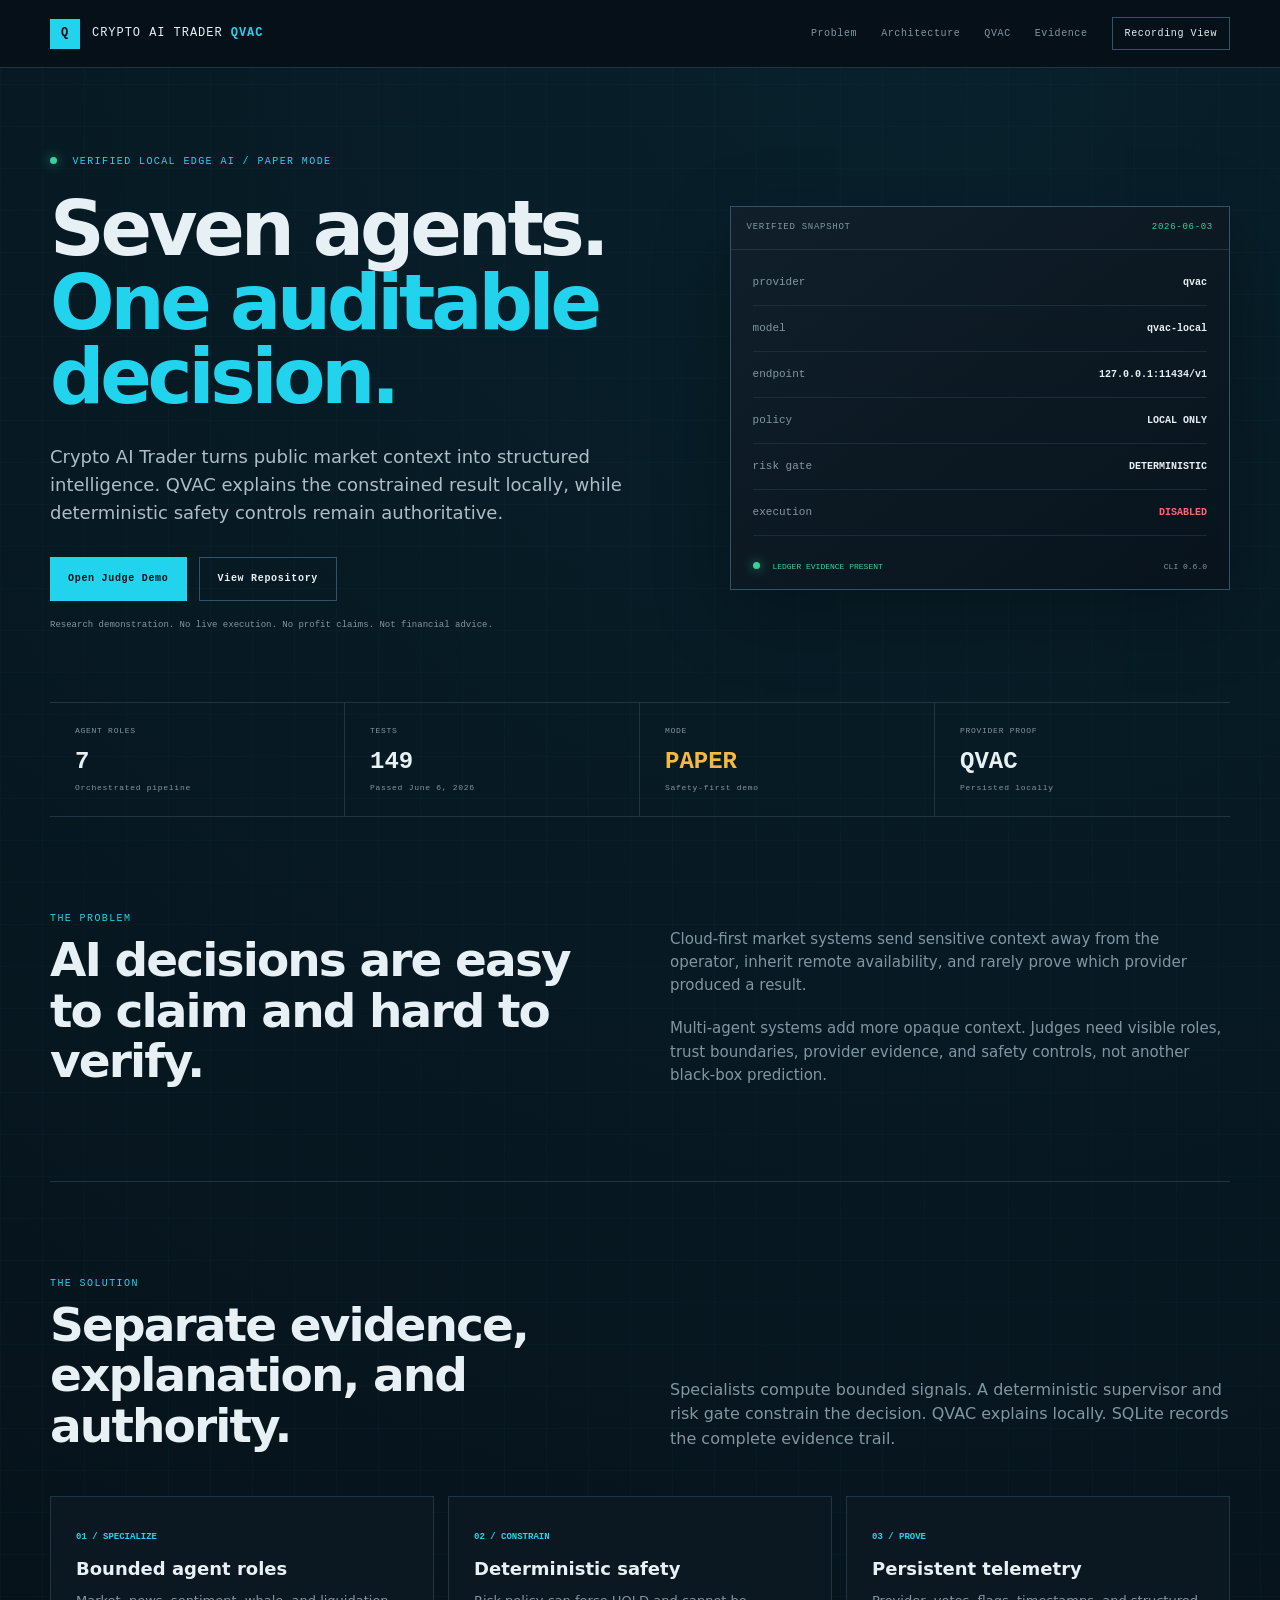
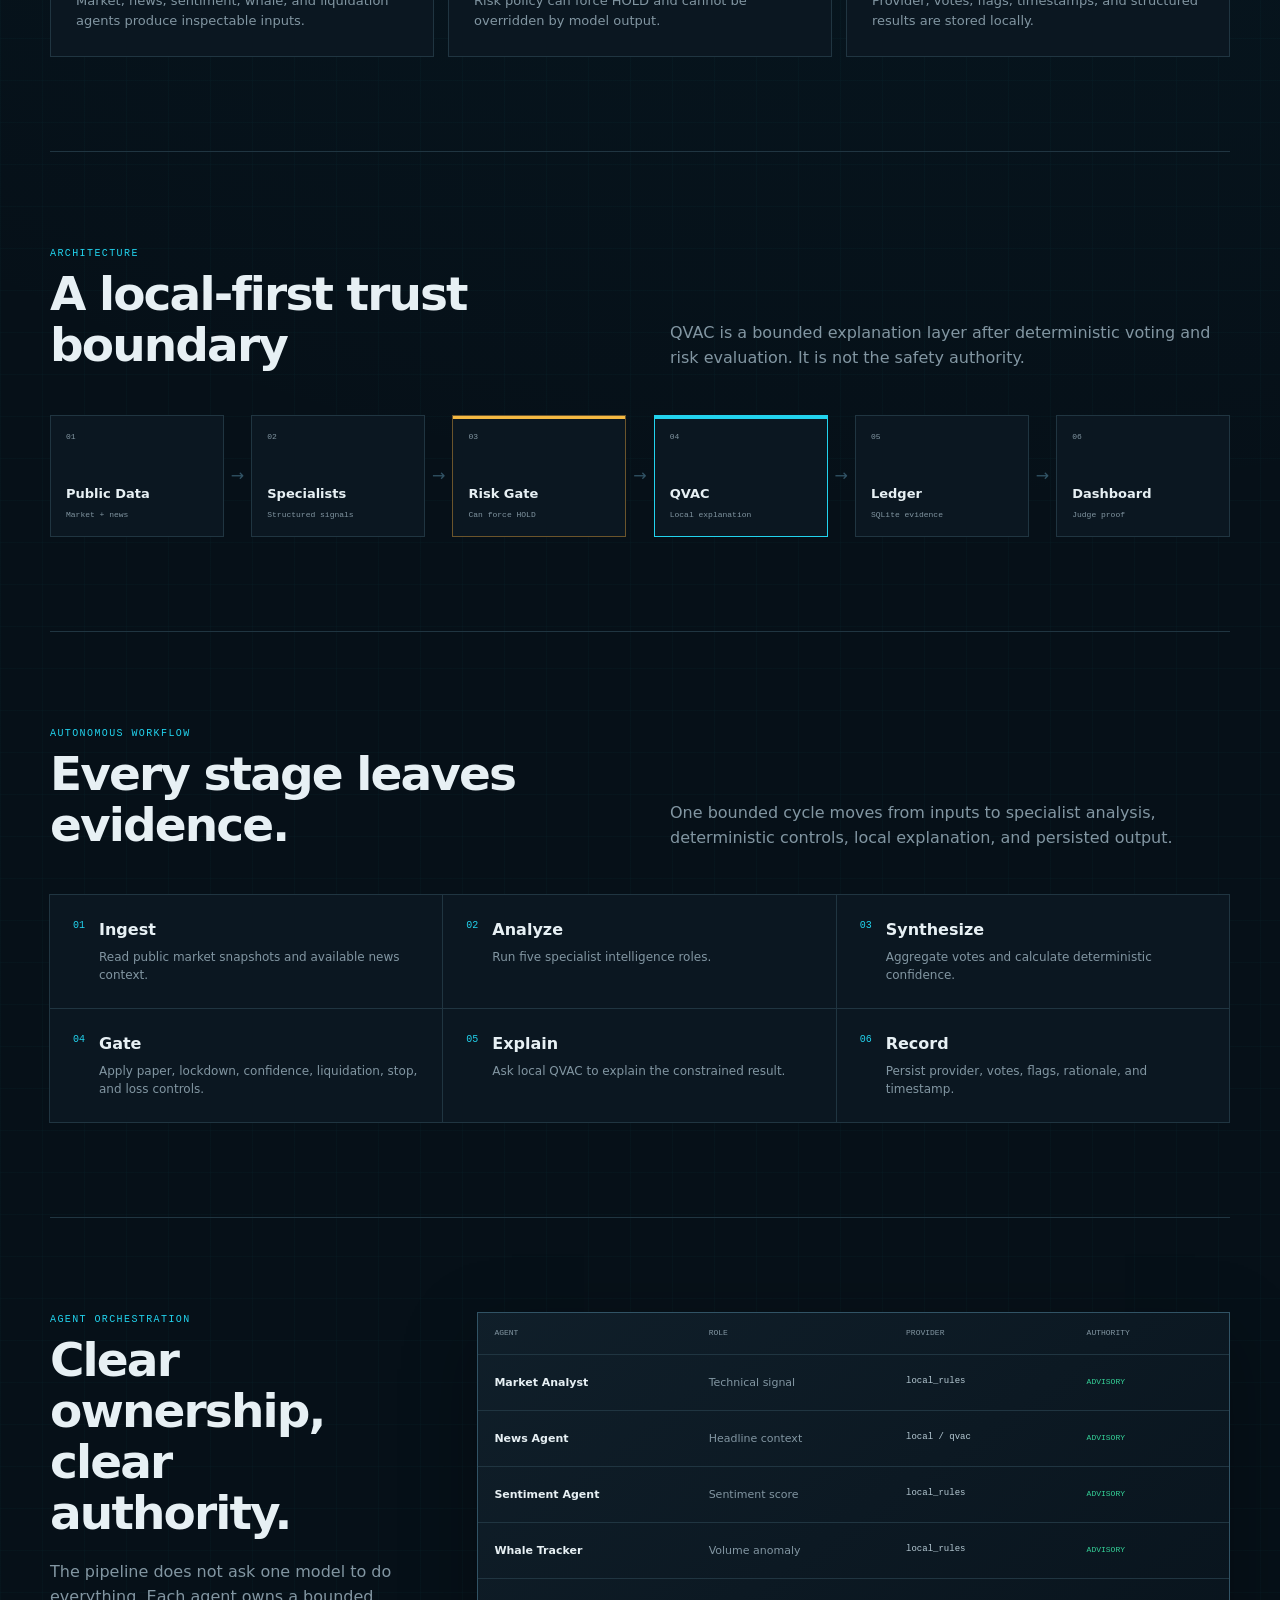
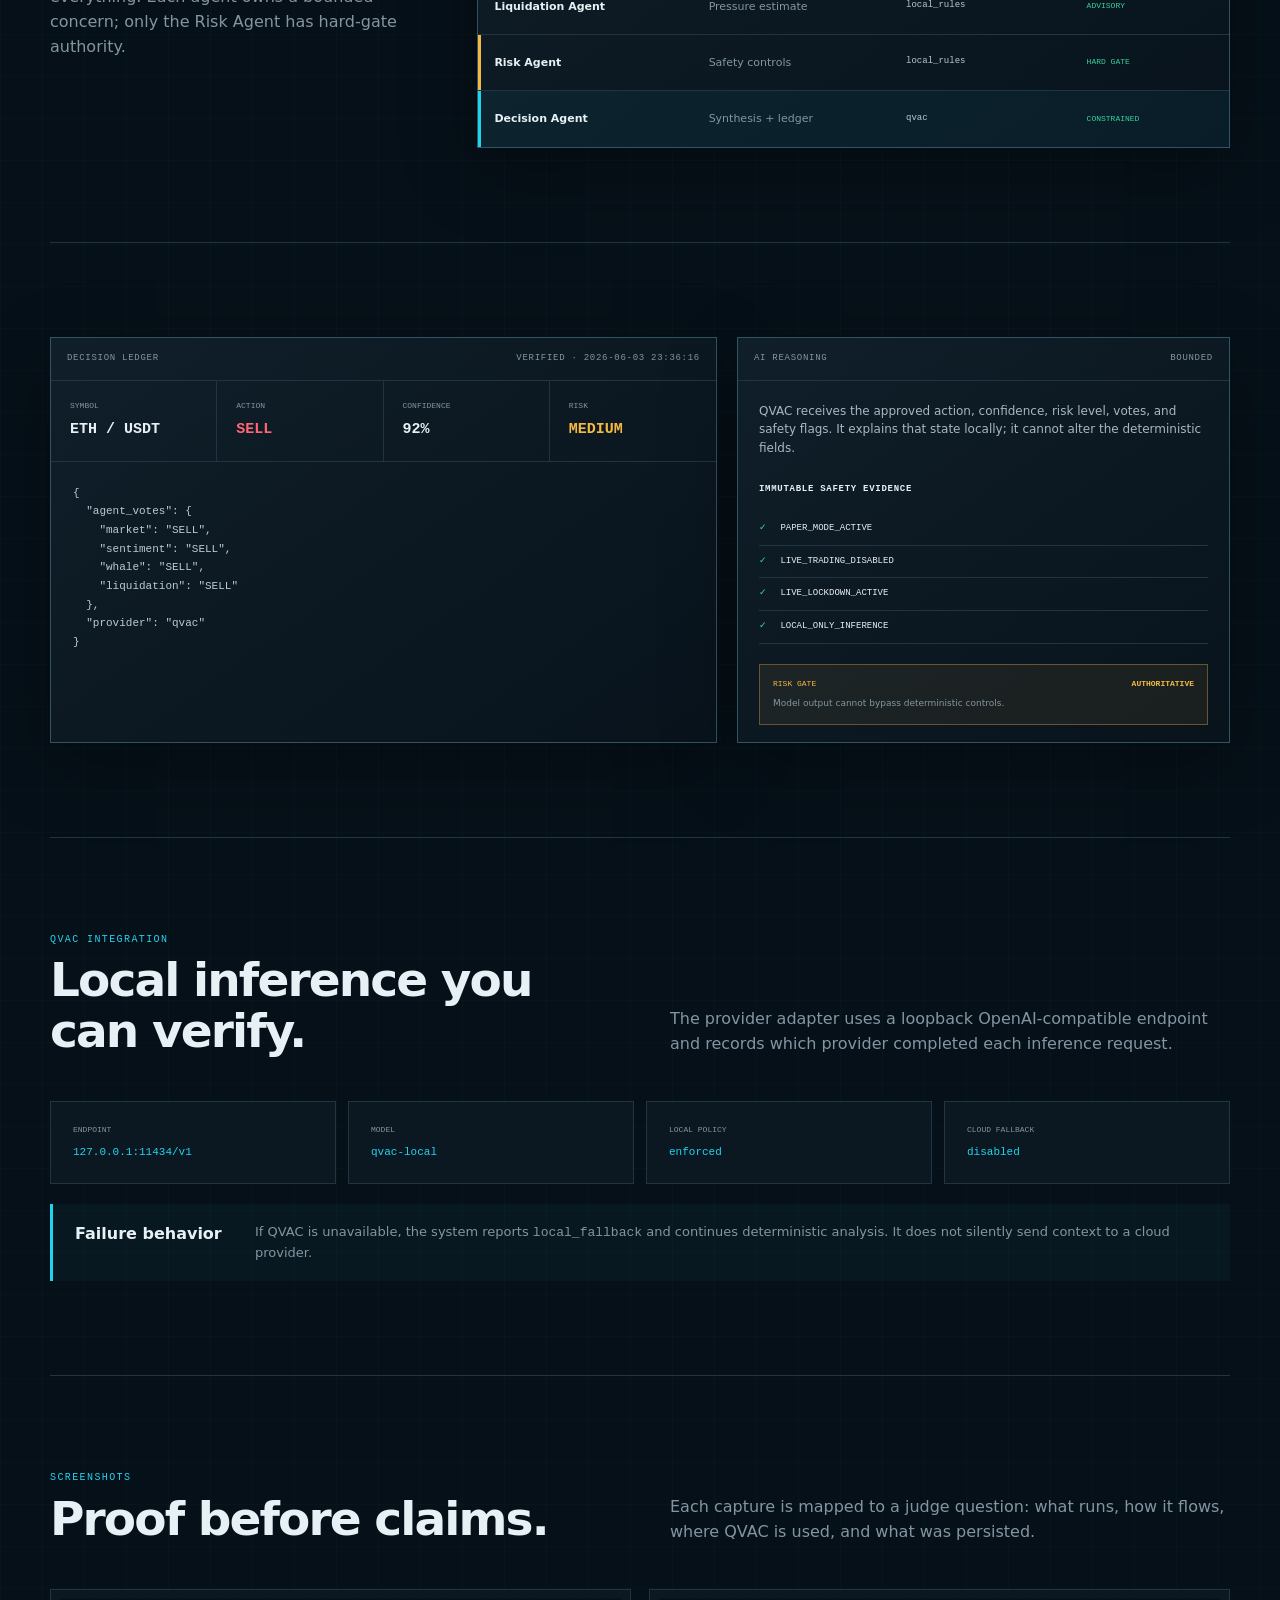
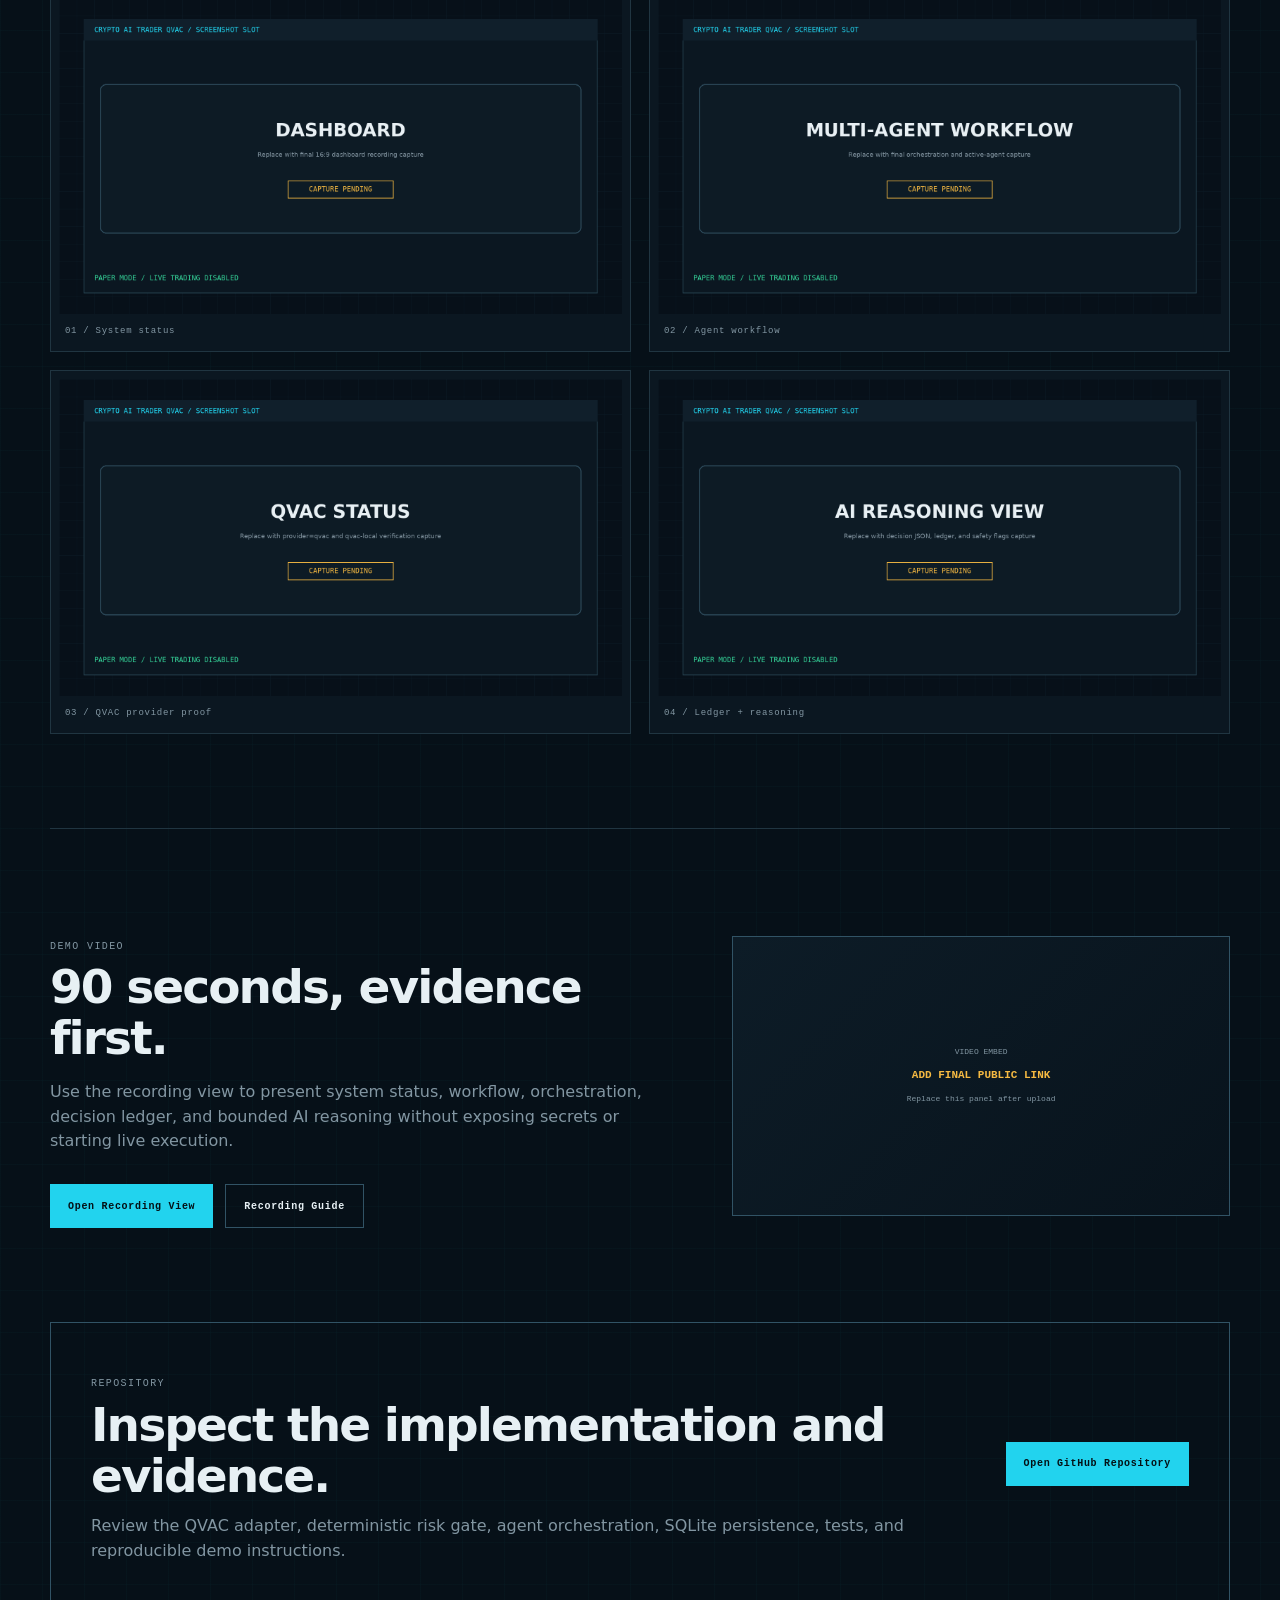
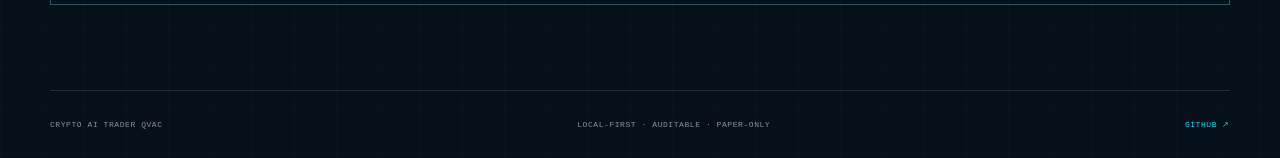
==== docs/index.html @ 37eab1db "Publish GitHub Pages showcase" ====
<!doctype html>
<html lang="en">
<head>
  <meta charset="utf-8">
  <meta name="viewport" content="width=device-width, initial-scale=1">
  <meta name="description" content="Crypto AI Trader QVAC is local-first multi-agent market intelligence with deterministic safety and an auditable decision ledger.">
  <meta name="theme-color" content="#071019">
  <meta property="og:title" content="Crypto AI Trader QVAC">
  <meta property="og:description" content="Seven agents. Local QVAC explanation. Deterministic safety. Verifiable evidence.">
  <meta property="og:image" content="https://asroryandesfar-art.github.io/crypto-ai-trader/assets/hackathon-thumbnail.png">
  <meta name="twitter:card" content="summary_large_image">
  <title>Crypto AI Trader QVAC | Judge Showcase</title>
  <link rel="stylesheet" href="styles.css">
</head>
<body>
  <header class="topbar">
    <a class="brand" href="#top"><span class="brand-mark">Q</span><span>CRYPTO AI TRADER <strong>QVAC</strong></span></a>
    <nav aria-label="Primary"><a href="#problem">Problem</a><a href="#architecture">Architecture</a><a href="#qvac">QVAC</a><a href="#evidence">Evidence</a><a class="nav-cta" href="demo.html">Recording View</a></nav>
  </header>

  <main id="top">
    <section class="hero shell">
      <div class="hero-copy">
        <p class="eyebrow"><span class="status-dot"></span> VERIFIED LOCAL EDGE AI / PAPER MODE</p>
        <h1>Seven agents.<br><span>One auditable decision.</span></h1>
        <p class="hero-text">Crypto AI Trader turns public market context into structured intelligence. QVAC explains the constrained result locally, while deterministic safety controls remain authoritative.</p>
        <div class="hero-actions"><a class="button primary" href="demo.html">Open Judge Demo</a><a class="button secondary" href="https://github.com/asroryandesfar-art/crypto-ai-trader">View Repository</a></div>
        <p class="disclaimer">Research demonstration. No live execution. No profit claims. Not financial advice.</p>
      </div>
      <aside class="terminal-card">
        <div class="panel-header"><span>VERIFIED SNAPSHOT</span><span class="live-label">2026-06-03</span></div>
        <div class="terminal-lines">
          <div><span>provider</span><strong>qvac</strong></div><div><span>model</span><strong>qvac-local</strong></div>
          <div><span>endpoint</span><strong>127.0.0.1:11434/v1</strong></div><div><span>policy</span><strong>LOCAL ONLY</strong></div>
          <div><span>risk gate</span><strong>DETERMINISTIC</strong></div><div><span>execution</span><strong class="red">DISABLED</strong></div>
        </div>
        <div class="terminal-foot"><span><i class="status-dot"></i> LEDGER EVIDENCE PRESENT</span><span>CLI 0.6.0</span></div>
      </aside>
    </section>

    <section class="metrics shell"><article><span>AGENT ROLES</span><strong>7</strong><small>Orchestrated pipeline</small></article><article><span>TESTS</span><strong>149</strong><small>Passed June 6, 2026</small></article><article><span>MODE</span><strong class="amber">PAPER</strong><small>Safety-first demo</small></article><article><span>PROVIDER PROOF</span><strong>QVAC</strong><small>Persisted locally</small></article></section>

    <section id="problem" class="section shell split">
      <div><p class="kicker">THE PROBLEM</p><h2>AI decisions are easy to claim and hard to verify.</h2></div>
      <div class="copy-grid"><p>Cloud-first market systems send sensitive context away from the operator, inherit remote availability, and rarely prove which provider produced a result.</p><p>Multi-agent systems add more opaque context. Judges need visible roles, trust boundaries, provider evidence, and safety controls, not another black-box prediction.</p></div>
    </section>

    <section id="solution" class="section shell">
      <div class="section-heading"><div><p class="kicker">THE SOLUTION</p><h2>Separate evidence, explanation, and authority.</h2></div><p>Specialists compute bounded signals. A deterministic supervisor and risk gate constrain the decision. QVAC explains locally. SQLite records the complete evidence trail.</p></div>
      <div class="principles"><article><b>01 / SPECIALIZE</b><h3>Bounded agent roles</h3><p>Market, news, sentiment, whale, and liquidation agents produce inspectable inputs.</p></article><article><b>02 / CONSTRAIN</b><h3>Deterministic safety</h3><p>Risk policy can force HOLD and cannot be overridden by model output.</p></article><article><b>03 / PROVE</b><h3>Persistent telemetry</h3><p>Provider, votes, flags, timestamps, and structured results are stored locally.</p></article></div>
    </section>

    <section id="architecture" class="section shell">
      <div class="section-heading"><div><p class="kicker">ARCHITECTURE</p><h2>A local-first trust boundary</h2></div><p>QVAC is a bounded explanation layer after deterministic voting and risk evaluation. It is not the safety authority.</p></div>
      <div class="pipeline"><div class="node"><span>01</span><b>Public Data</b><small>Market + news</small></div><div class="arrow">→</div><div class="node"><span>02</span><b>Specialists</b><small>Structured signals</small></div><div class="arrow">→</div><div class="node warning"><span>03</span><b>Risk Gate</b><small>Can force HOLD</small></div><div class="arrow">→</div><div class="node accent"><span>04</span><b>QVAC</b><small>Local explanation</small></div><div class="arrow">→</div><div class="node"><span>05</span><b>Ledger</b><small>SQLite evidence</small></div><div class="arrow">→</div><div class="node"><span>06</span><b>Dashboard</b><small>Judge proof</small></div></div>
    </section>

    <section id="workflow" class="section shell">
      <div class="section-heading"><div><p class="kicker">AUTONOMOUS WORKFLOW</p><h2>Every stage leaves evidence.</h2></div><p>One bounded cycle moves from inputs to specialist analysis, deterministic controls, local explanation, and persisted output.</p></div>
      <ol class="workflow"><li><span>01</span><div><b>Ingest</b><small>Read public market snapshots and available news context.</small></div></li><li><span>02</span><div><b>Analyze</b><small>Run five specialist intelligence roles.</small></div></li><li><span>03</span><div><b>Synthesize</b><small>Aggregate votes and calculate deterministic confidence.</small></div></li><li><span>04</span><div><b>Gate</b><small>Apply paper, lockdown, confidence, liquidation, stop, and loss controls.</small></div></li><li><span>05</span><div><b>Explain</b><small>Ask local QVAC to explain the constrained result.</small></div></li><li><span>06</span><div><b>Record</b><small>Persist provider, votes, flags, rationale, and timestamp.</small></div></li></ol>
    </section>

    <section id="agents" class="section shell grid-section">
      <div><p class="kicker">AGENT ORCHESTRATION</p><h2>Clear ownership, clear authority.</h2><p class="section-copy">The pipeline does not ask one model to do everything. Each agent owns a bounded concern; only the Risk Agent has hard-gate authority.</p></div>
      <div class="data-panel"><div class="table-row table-head"><span>AGENT</span><span>ROLE</span><span>PROVIDER</span><span>AUTHORITY</span></div><div class="table-row"><b>Market Analyst</b><span>Technical signal</span><code>local_rules</code><i>ADVISORY</i></div><div class="table-row"><b>News Agent</b><span>Headline context</span><code>local / qvac</code><i>ADVISORY</i></div><div class="table-row"><b>Sentiment Agent</b><span>Sentiment score</span><code>local_rules</code><i>ADVISORY</i></div><div class="table-row"><b>Whale Tracker</b><span>Volume anomaly</span><code>local_rules</code><i>ADVISORY</i></div><div class="table-row"><b>Liquidation Agent</b><span>Pressure estimate</span><code>local_rules</code><i>ADVISORY</i></div><div class="table-row warning-row"><b>Risk Agent</b><span>Safety controls</span><code>local_rules</code><i>HARD GATE</i></div><div class="table-row highlight"><b>Decision Agent</b><span>Synthesis + ledger</span><code>qvac</code><i>CONSTRAINED</i></div></div>
    </section>

    <section id="ledger" class="section shell ledger-grid">
      <div class="data-panel decision-panel"><div class="panel-header"><span>DECISION LEDGER</span><span>VERIFIED · 2026-06-03 23:36:16</span></div><div class="decision-summary"><div><small>SYMBOL</small><strong>ETH / USDT</strong></div><div><small>ACTION</small><strong class="red">SELL</strong></div><div><small>CONFIDENCE</small><strong>92%</strong></div><div><small>RISK</small><strong class="amber">MEDIUM</strong></div></div><pre><code>{
  "agent_votes": {
    "market": "SELL",
    "sentiment": "SELL",
    "whale": "SELL",
    "liquidation": "SELL"
  },
  "provider": "qvac"
}</code></pre></div>
      <div class="data-panel reasoning-panel"><div class="panel-header"><span>AI REASONING</span><span>BOUNDED</span></div><p>QVAC receives the approved action, confidence, risk level, votes, and safety flags. It explains that state locally; it cannot alter the deterministic fields.</p><h3>Immutable safety evidence</h3><ul class="flag-list"><li><span>✓</span> PAPER_MODE_ACTIVE</li><li><span>✓</span> LIVE_TRADING_DISABLED</li><li><span>✓</span> LIVE_LOCKDOWN_ACTIVE</li><li><span>✓</span> LOCAL_ONLY_INFERENCE</li></ul><div class="safety-banner"><span>RISK GATE</span><strong>AUTHORITATIVE</strong><small>Model output cannot bypass deterministic controls.</small></div></div>
    </section>

    <section id="qvac" class="section shell">
      <div class="section-heading"><div><p class="kicker">QVAC INTEGRATION</p><h2>Local inference you can verify.</h2></div><p>The provider adapter uses a loopback OpenAI-compatible endpoint and records which provider completed each inference request.</p></div>
      <div class="qvac-grid"><article><small>ENDPOINT</small><code>127.0.0.1:11434/v1</code></article><article><small>MODEL</small><code>qvac-local</code></article><article><small>LOCAL POLICY</small><code>enforced</code></article><article><small>CLOUD FALLBACK</small><code>disabled</code></article></div>
      <div class="proof-box"><b>Failure behavior</b><p>If QVAC is unavailable, the system reports <code>local_fallback</code> and continues deterministic analysis. It does not silently send context to a cloud provider.</p></div>
    </section>

    <section id="evidence" class="section shell">
      <div class="section-heading"><div><p class="kicker">SCREENSHOTS</p><h2>Proof before claims.</h2></div><p>Each capture is mapped to a judge question: what runs, how it flows, where QVAC is used, and what was persisted.</p></div>
      <div class="gallery"><figure><img src="screenshots/dashboard.png" alt="System status dashboard"><figcaption>01 / System status</figcaption></figure><figure><img src="screenshots/workflow.png" alt="Autonomous workflow"><figcaption>02 / Agent workflow</figcaption></figure><figure><img src="screenshots/qvac-status.png" alt="QVAC provider status"><figcaption>03 / QVAC provider proof</figcaption></figure><figure><img src="screenshots/reasoning-view.png" alt="Decision ledger and reasoning"><figcaption>04 / Ledger + reasoning</figcaption></figure></div>
    </section>

    <section id="demo-video" class="section shell video-section"><div><p class="kicker">DEMO VIDEO</p><h2>90 seconds, evidence first.</h2><p>Use the recording view to present system status, workflow, orchestration, decision ledger, and bounded AI reasoning without exposing secrets or starting live execution.</p><div class="hero-actions"><a class="button primary" href="demo.html">Open Recording View</a><a class="button secondary" href="https://github.com/asroryandesfar-art/crypto-ai-trader/blob/main/DEMO_RECORDING_GUIDE.md">Recording Guide</a></div></div><div class="video-placeholder"><span>VIDEO EMBED</span><strong>ADD FINAL PUBLIC LINK</strong><small>Replace this panel after upload</small></div></section>

    <section class="cta shell"><div><p class="kicker">REPOSITORY</p><h2>Inspect the implementation and evidence.</h2><p>Review the QVAC adapter, deterministic risk gate, agent orchestration, SQLite persistence, tests, and reproducible demo instructions.</p></div><a class="button primary" href="https://github.com/asroryandesfar-art/crypto-ai-trader">Open GitHub Repository</a></section>
  </main>
  <footer class="shell"><span>CRYPTO AI TRADER QVAC</span><span>LOCAL-FIRST · AUDITABLE · PAPER-ONLY</span><a href="https://github.com/asroryandesfar-art/crypto-ai-trader">GITHUB ↗</a></footer>
</body>
</html>
---- docs/styles.css ----
:root{color-scheme:dark;--bg:#061018;--panel:#0b1721;--panel2:#101f2b;--line:#203541;--line2:#315365;--text:#e7f0f4;--muted:#8296a2;--cyan:#22d3ee;--green:#35d399;--amber:#f5b942;--red:#ff6675;--blue:#8da2fb;--mono:"SFMono-Regular",Consolas,"Liberation Mono",monospace;--sans:Inter,ui-sans-serif,system-ui,-apple-system,BlinkMacSystemFont,"Segoe UI",sans-serif}*{box-sizing:border-box}html{scroll-behavior:smooth}body{margin:0;background:linear-gradient(rgba(34,211,238,.025) 1px,transparent 1px),linear-gradient(90deg,rgba(34,211,238,.025) 1px,transparent 1px),radial-gradient(circle at 72% 0,rgba(17,122,148,.16),transparent 32%),var(--bg);background-size:42px 42px,42px 42px,auto,auto;color:var(--text);font-family:var(--sans);line-height:1.55}a{color:inherit;text-decoration:none}.shell{width:min(1180px,calc(100% - 40px));margin:auto}.topbar{align-items:center;backdrop-filter:blur(16px);background:rgba(6,16,24,.92);border-bottom:1px solid var(--line);display:flex;height:68px;justify-content:space-between;padding:0 max(20px,calc((100vw - 1180px)/2));position:sticky;top:0;z-index:20}.brand{align-items:center;display:flex;font-family:var(--mono);font-size:12px;gap:12px;letter-spacing:.08em}.brand strong{color:var(--cyan)}.brand-mark{align-items:center;background:var(--cyan);color:var(--bg);display:inline-flex;font-weight:900;height:30px;justify-content:center;width:30px}nav{align-items:center;display:flex;font-family:var(--mono);font-size:10px;gap:24px;letter-spacing:.06em}nav a{color:var(--muted)}nav a:hover{color:var(--text)}.nav-cta{border:1px solid var(--line2);color:var(--text);padding:8px 12px}.hero{align-items:center;display:grid;gap:68px;grid-template-columns:1.1fr .9fr;min-height:610px;padding:86px 0 60px}.eyebrow,.kicker{color:var(--cyan);font-family:var(--mono);font-size:10px;letter-spacing:.14em;margin:0}.status-dot{background:var(--green);border-radius:50%;box-shadow:0 0 12px rgba(53,211,153,.75);display:inline-block;height:7px;margin-right:8px;width:7px}h1{font-size:clamp(46px,6vw,76px);letter-spacing:-.055em;line-height:.98;margin:22px 0 28px}h1 span{color:var(--cyan)}h2{font-size:clamp(30px,4vw,47px);letter-spacing:-.04em;line-height:1.08;margin:8px 0 0}h3{margin:8px 0}.hero-text{color:#afbec6;font-size:18px;max-width:650px}.hero-actions{display:flex;flex-wrap:wrap;gap:12px;margin-top:30px}.button{align-items:center;display:inline-flex;font-family:var(--mono);font-size:10px;font-weight:800;justify-content:center;letter-spacing:.07em;min-height:44px;padding:0 18px}.button.primary{background:var(--cyan);color:#041015}.button.secondary{border:1px solid var(--line2)}.disclaimer{color:var(--muted);font-family:var(--mono);font-size:9px;margin-top:18px}.terminal-card,.data-panel{background:linear-gradient(145deg,rgba(16,31,42,.98),rgba(8,19,28,.98));border:1px solid var(--line2);box-shadow:0 22px 70px rgba(0,0,0,.28)}.panel-header{align-items:center;border-bottom:1px solid var(--line);color:var(--muted);display:flex;font-family:var(--mono);font-size:9px;justify-content:space-between;letter-spacing:.08em;padding:14px 16px}.live-label{color:var(--green)}.terminal-lines{font-family:var(--mono);font-size:11px;padding:10px 22px}.terminal-lines div{align-items:center;border-bottom:1px solid rgba(32,53,65,.7);display:flex;justify-content:space-between;padding:14px 0}.terminal-lines span{color:var(--muted)}.terminal-lines strong{font-size:10px}.terminal-foot{color:var(--muted);display:flex;font-family:var(--mono);font-size:8px;justify-content:space-between;padding:15px 22px}.terminal-foot span:first-child{color:var(--green)}.metrics{border-bottom:1px solid var(--line);border-top:1px solid var(--line);display:grid;grid-template-columns:repeat(4,1fr)}.metrics article{border-right:1px solid var(--line);padding:22px 25px}.metrics article:last-child{border:0}.metrics span,.metrics small{color:var(--muted);display:block;font-family:var(--mono);font-size:8px;letter-spacing:.09em}.metrics strong{display:block;font-family:var(--mono);font-size:24px;margin:6px 0 2px}.amber{color:var(--amber)!important}.red{color:var(--red)!important}.section{padding:94px 0}.section+.section{border-top:1px solid var(--line)}.section-heading,.split{align-items:end;display:grid;gap:60px;grid-template-columns:1fr 1fr}.section-heading{margin-bottom:44px}.section-heading>p,.section-copy,.copy-grid p,.principles p,.video-section p,.cta p{color:var(--muted);margin:0}.copy-grid{display:grid;gap:20px}.copy-grid p{font-size:15px}.principles{display:grid;gap:14px;grid-template-columns:repeat(3,1fr)}.principles article{background:var(--panel);border:1px solid var(--line);padding:25px}.principles b{color:var(--cyan);font-family:var(--mono);font-size:9px}.principles h3{font-size:18px}.principles p{font-size:13px}.pipeline{align-items:stretch;display:grid;grid-template-columns:1fr auto 1fr auto 1fr auto 1fr auto 1fr auto 1fr}.node{background:var(--panel);border:1px solid var(--line);display:flex;flex-direction:column;min-height:122px;padding:15px}.node span{color:var(--muted);font-family:var(--mono);font-size:8px}.node b{font-size:13px;margin-top:auto}.node small{color:var(--muted);font-family:var(--mono);font-size:8px;margin-top:4px}.node.accent{border-color:var(--cyan);box-shadow:inset 0 3px var(--cyan)}.node.warning{border-color:#6b542b;box-shadow:inset 0 3px var(--amber)}.arrow{align-items:center;color:var(--line2);display:flex;padding:0 7px}.workflow{display:grid;gap:0;grid-template-columns:repeat(3,1fr);list-style:none;margin:0;padding:0}.workflow li{align-items:start;background:var(--panel);border:1px solid var(--line);display:grid;gap:14px;grid-template-columns:auto 1fr;margin:-1px 0 0 -1px;padding:23px}.workflow>li>span{color:var(--cyan);font-family:var(--mono);font-size:10px}.workflow b,.workflow small{display:block}.workflow small{color:var(--muted);font-size:12px;margin-top:5px}.grid-section{align-items:start;display:grid;gap:65px;grid-template-columns:.65fr 1.35fr}.section-copy{margin-top:22px}.table-row{align-items:center;border-bottom:1px solid var(--line);display:grid;font-size:11px;gap:12px;grid-template-columns:1.2fr 1.1fr 1fr .75fr;min-height:56px;padding:0 16px}.table-row:last-child{border:0}.table-row span{color:var(--muted)}.table-row code{color:#b6cad4;font-size:9px}.table-row i{color:var(--green);font-family:var(--mono);font-size:8px;font-style:normal}.table-head{color:var(--muted);font-family:var(--mono);font-size:8px;min-height:42px}.table-row.highlight{background:rgba(34,211,238,.05);box-shadow:inset 3px 0 var(--cyan)}.table-row.warning-row{box-shadow:inset 3px 0 var(--amber)}.ledger-grid{display:grid;gap:20px;grid-template-columns:1.15fr .85fr}.decision-summary{border-bottom:1px solid var(--line);display:grid;grid-template-columns:repeat(4,1fr)}.decision-summary div{border-right:1px solid var(--line);padding:19px}.decision-summary div:last-child{border:0}.decision-summary small{color:var(--muted);display:block;font-family:var(--mono);font-size:8px}.decision-summary strong{display:block;font-family:var(--mono);font-size:15px;margin-top:6px}pre{color:#b9ccd5;font-family:var(--mono);font-size:11px;line-height:1.7;margin:0;overflow:auto;padding:22px}.reasoning-panel{padding-bottom:17px}.reasoning-panel>p,.reasoning-panel>h3,.flag-list,.safety-banner{margin-left:21px;margin-right:21px}.reasoning-panel>p{color:#a7b8c0;font-size:12px;margin-top:21px}.reasoning-panel h3{font-family:var(--mono);font-size:9px;letter-spacing:.08em;margin-top:25px;text-transform:uppercase}.flag-list{list-style:none;padding:0}.flag-list li{border-bottom:1px solid var(--line);font-family:var(--mono);font-size:9px;padding:9px 0}.flag-list span{color:var(--green);margin-right:8px}.safety-banner{background:rgba(245,185,66,.07);border:1px solid #6b542b;display:grid;grid-template-columns:auto 1fr;margin-top:20px;padding:13px}.safety-banner span,.safety-banner strong{color:var(--amber);font-family:var(--mono);font-size:8px}.safety-banner strong{text-align:right}.safety-banner small{color:var(--muted);font-size:9px;grid-column:1/-1;margin-top:6px}.qvac-grid{display:grid;gap:12px;grid-template-columns:repeat(4,1fr)}.qvac-grid article{background:var(--panel);border:1px solid var(--line);padding:22px}.qvac-grid small{color:var(--muted);display:block;font-family:var(--mono);font-size:8px}.qvac-grid code{color:var(--cyan);display:block;font-size:11px;margin-top:8px}.proof-box{border-left:3px solid var(--cyan);display:grid;gap:20px;grid-template-columns:160px 1fr;margin-top:20px;padding:18px 22px;background:rgba(34,211,238,.04)}.proof-box p{color:var(--muted);font-size:13px;margin:0}.gallery{display:grid;gap:18px;grid-template-columns:repeat(2,1fr)}figure{background:var(--panel);border:1px solid var(--line);margin:0;padding:8px}figure img{display:block;height:auto;width:100%}figcaption{color:var(--muted);font-family:var(--mono);font-size:9px;letter-spacing:.08em;padding:11px 6px 4px}.video-section{align-items:center;display:grid;gap:60px;grid-template-columns:1fr .8fr}.video-section p{margin-top:16px}.video-placeholder{align-items:center;aspect-ratio:16/9;background:linear-gradient(135deg,#0d1c27,#08131c);border:1px solid var(--line2);display:flex;flex-direction:column;justify-content:center;text-align:center}.video-placeholder span,.video-placeholder small{color:var(--muted);font-family:var(--mono);font-size:8px}.video-placeholder strong{color:var(--amber);font-family:var(--mono);font-size:11px;margin:9px}.cta{align-items:center;border:1px solid var(--line2);display:grid;gap:45px;grid-template-columns:1fr auto;margin-bottom:85px;padding:40px}.cta p{margin-top:13px}footer{border-top:1px solid var(--line);color:var(--muted);display:flex;font-family:var(--mono);font-size:8px;justify-content:space-between;letter-spacing:.07em;padding-bottom:28px;padding-top:28px}footer a{color:var(--cyan)}
.demo-body{background-color:#050d14}.demo-shell{width:min(1440px,calc(100% - 48px));margin:auto}.demo-title{align-items:center;display:grid;grid-template-columns:1fr auto;min-height:520px;padding:70px 4vw}.demo-title>div>p:last-child{color:var(--muted);font-size:17px;max-width:700px}.record-badge{border:1px solid var(--line2);display:flex;flex-direction:column;min-width:230px;padding:25px}.record-badge span{color:var(--red);font-family:var(--mono);font-size:9px}.record-badge b{font-family:var(--mono);font-size:22px;margin:8px 0}.record-badge small{color:var(--muted)}.demo-block{border-top:1px solid var(--line);min-height:620px;padding:56px 3vw}.demo-block-head{align-items:end;display:grid;gap:18px;grid-template-columns:auto 1fr auto;margin-bottom:42px}.demo-block-head>span{color:var(--cyan);font-family:var(--mono);font-size:30px}.demo-block-head>small{color:var(--muted);font-family:var(--mono);font-size:9px}.status-grid{display:grid;gap:14px;grid-template-columns:repeat(4,1fr)}.status-grid article{background:var(--panel);border:1px solid var(--line2);min-height:220px;padding:25px}.status-grid small,.status-grid code{color:var(--muted);display:block;font-family:var(--mono);font-size:9px}.status-grid strong{display:block;font-size:30px;margin:55px 0 8px}.demo-pipeline{grid-template-columns:1fr auto 1fr auto 1fr auto 1fr auto 1fr}.demo-pipeline .node{min-height:250px;padding:22px}.demo-pipeline .node b{font-size:19px}.agent-cards{display:grid;gap:12px;grid-template-columns:repeat(4,1fr)}.agent-cards article{background:var(--panel);border:1px solid var(--line);display:flex;flex-direction:column;min-height:150px;padding:20px}.agent-cards span{color:var(--muted);font-size:12px;margin-top:5px}.agent-cards i{color:var(--green);font-family:var(--mono);font-size:8px;font-style:normal;margin-top:auto}.agent-cards .risk-card{border-color:#6b542b}.agent-cards .risk-card i{color:var(--amber)}.agent-cards .qvac-card{border-color:var(--cyan);box-shadow:inset 0 3px var(--cyan)}.reason-flow{align-items:stretch;display:grid;gap:15px;grid-template-columns:1fr auto 1fr auto 1fr}.reason-flow>div{background:var(--panel);border:1px solid var(--line);display:flex;flex-direction:column;justify-content:center;min-height:220px;padding:24px}.reason-flow>span{align-items:center;color:var(--line2);display:flex}.reason-flow small{color:var(--muted);font-family:var(--mono);font-size:8px}.reason-flow code,.reason-flow strong{display:block;font-size:13px;margin-top:14px}.reason-flow .accent-box{border-color:var(--cyan);box-shadow:inset 0 3px var(--cyan)}.evidence-note{background:rgba(141,162,251,.05);border-left:3px solid var(--blue);color:var(--muted);font-size:12px;margin-top:20px;padding:15px}.demo-close{align-items:center;border:1px solid var(--line2);display:grid;gap:50px;grid-template-columns:1fr auto;margin:70px 0;padding:40px}.demo-close h2{font-size:30px;max-width:960px}
@media(max-width:950px){nav a:not(.nav-cta){display:none}.hero,.section-heading,.split,.grid-section,.ledger-grid,.video-section{grid-template-columns:1fr}.hero{gap:42px;padding-top:60px}.metrics,.qvac-grid,.status-grid{grid-template-columns:repeat(2,1fr)}.pipeline{grid-template-columns:repeat(2,1fr);gap:10px}.arrow{display:none}.workflow{grid-template-columns:repeat(2,1fr)}.agent-cards{grid-template-columns:repeat(2,1fr)}.demo-title{grid-template-columns:1fr}.record-badge{margin-top:25px}.demo-block-head{grid-template-columns:auto 1fr}.demo-block-head>small{grid-column:2}.reason-flow{grid-template-columns:1fr}.reason-flow>span{display:none}}
@media(max-width:620px){.shell,.demo-shell{width:calc(100% - 24px)}.topbar{padding:0 12px}.brand{font-size:9px}.section{padding:65px 0}.metrics,.principles,.workflow,.qvac-grid,.gallery,.status-grid,.agent-cards{grid-template-columns:1fr}.metrics article{border-bottom:1px solid var(--line);border-right:0}.table-row{grid-template-columns:1fr .8fr;padding:10px 13px}.table-row>:nth-child(2){display:none}.decision-summary{grid-template-columns:repeat(2,1fr)}.proof-box,.cta,.demo-close{grid-template-columns:1fr}.demo-title{padding:55px 10px}.demo-block{padding:45px 6px}.demo-block-head{align-items:start}.demo-block-head>small{display:none}}
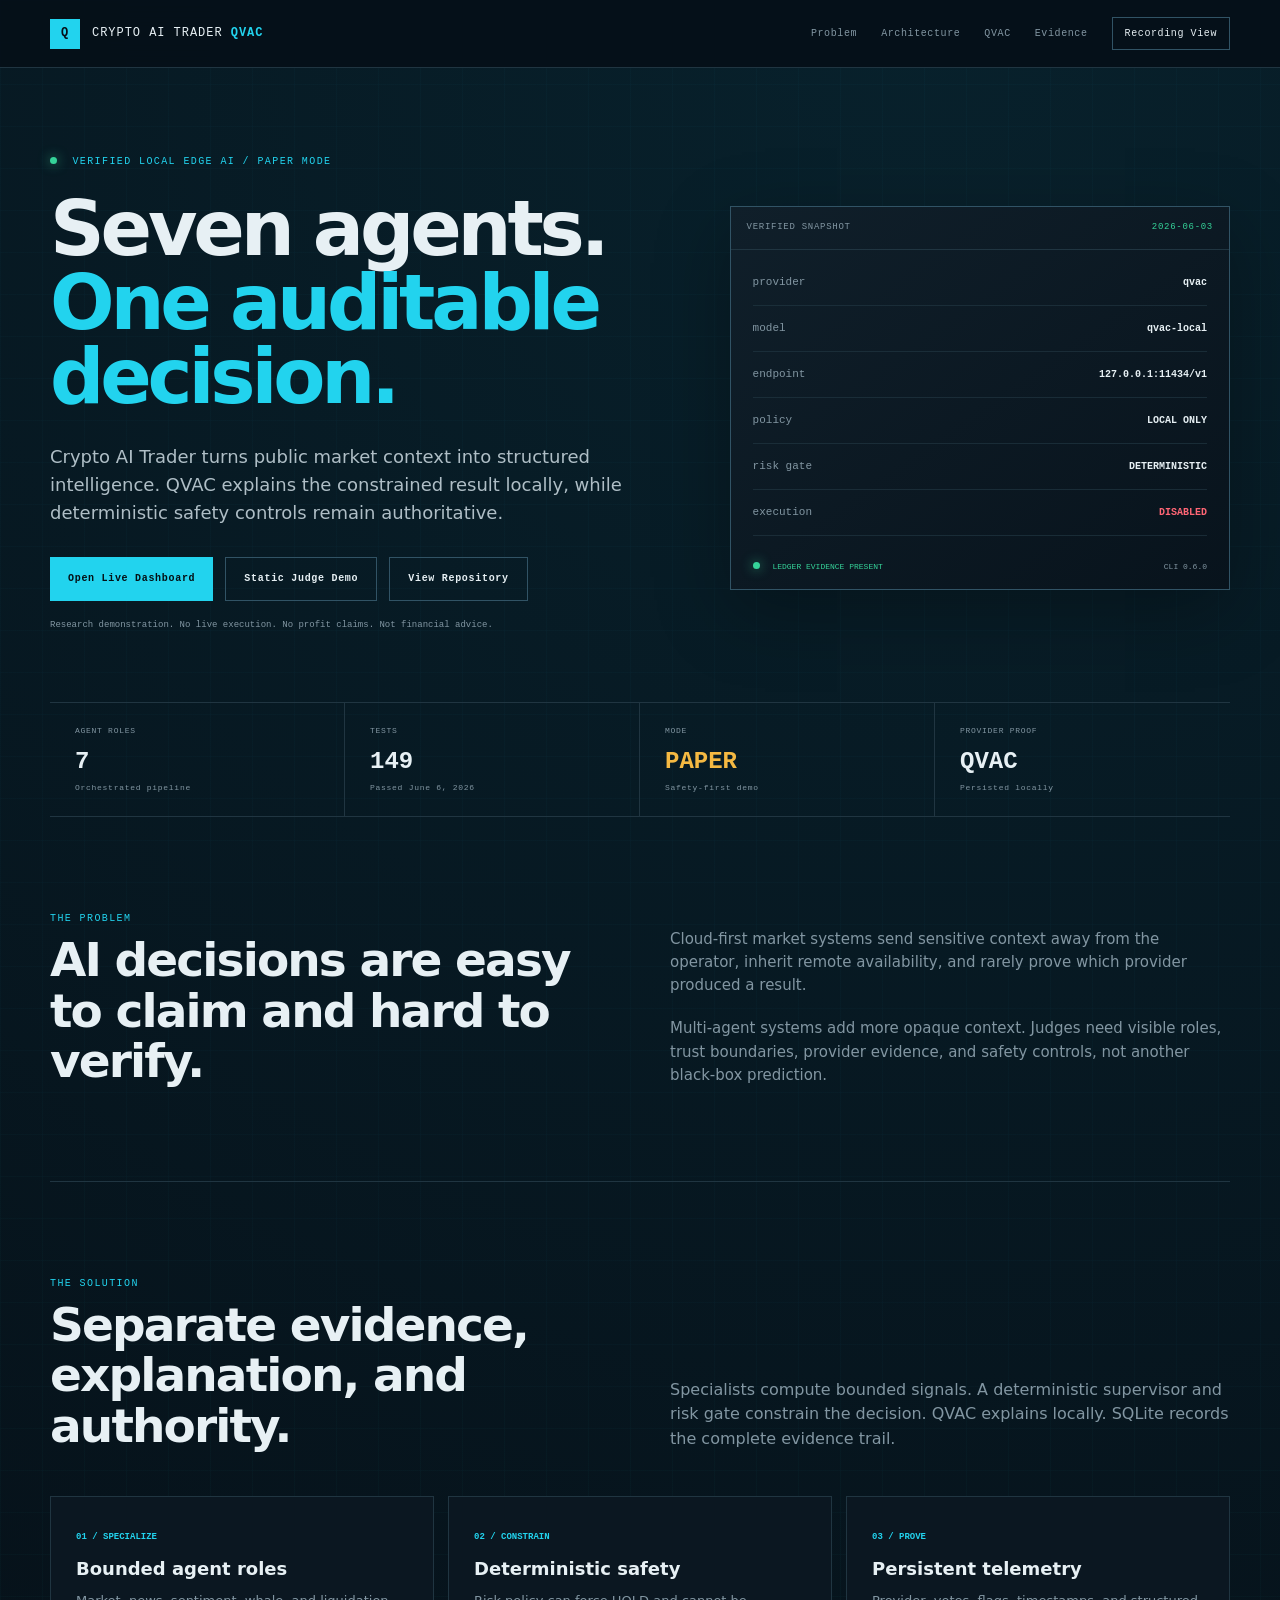
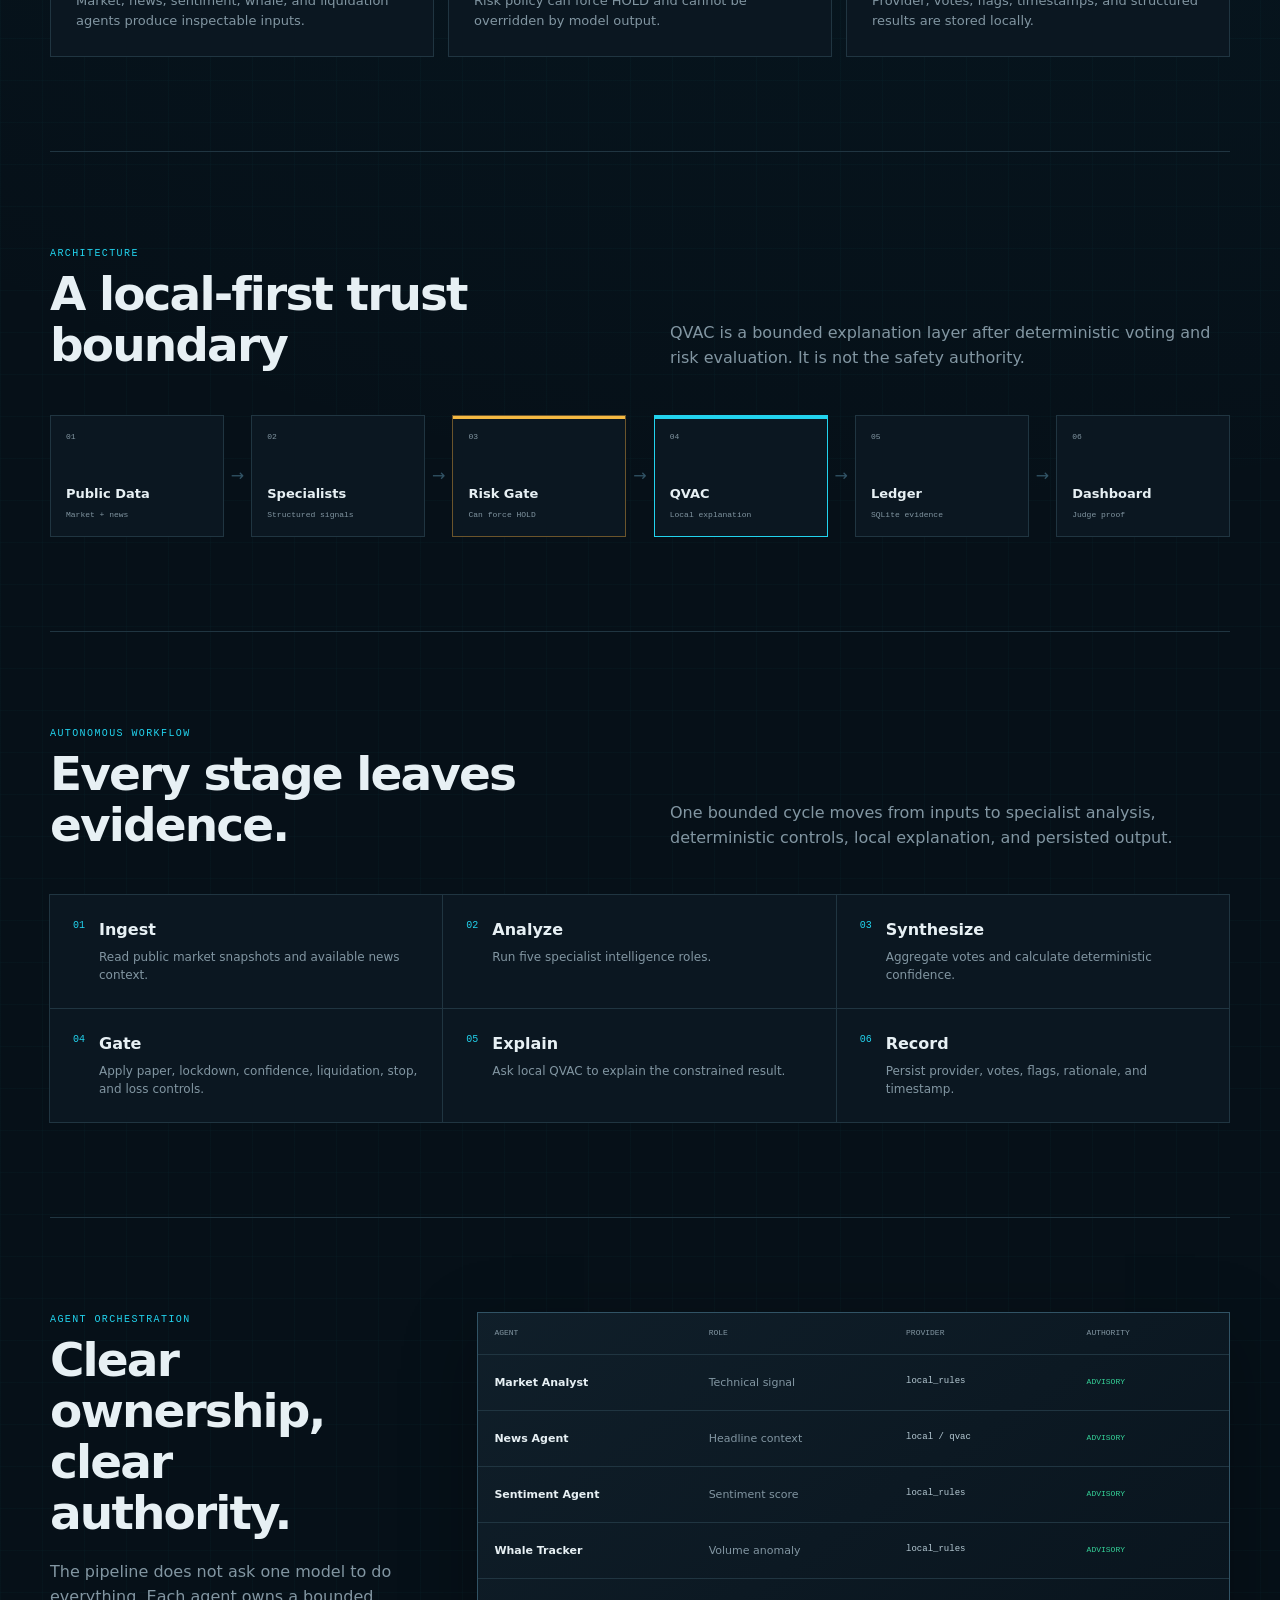
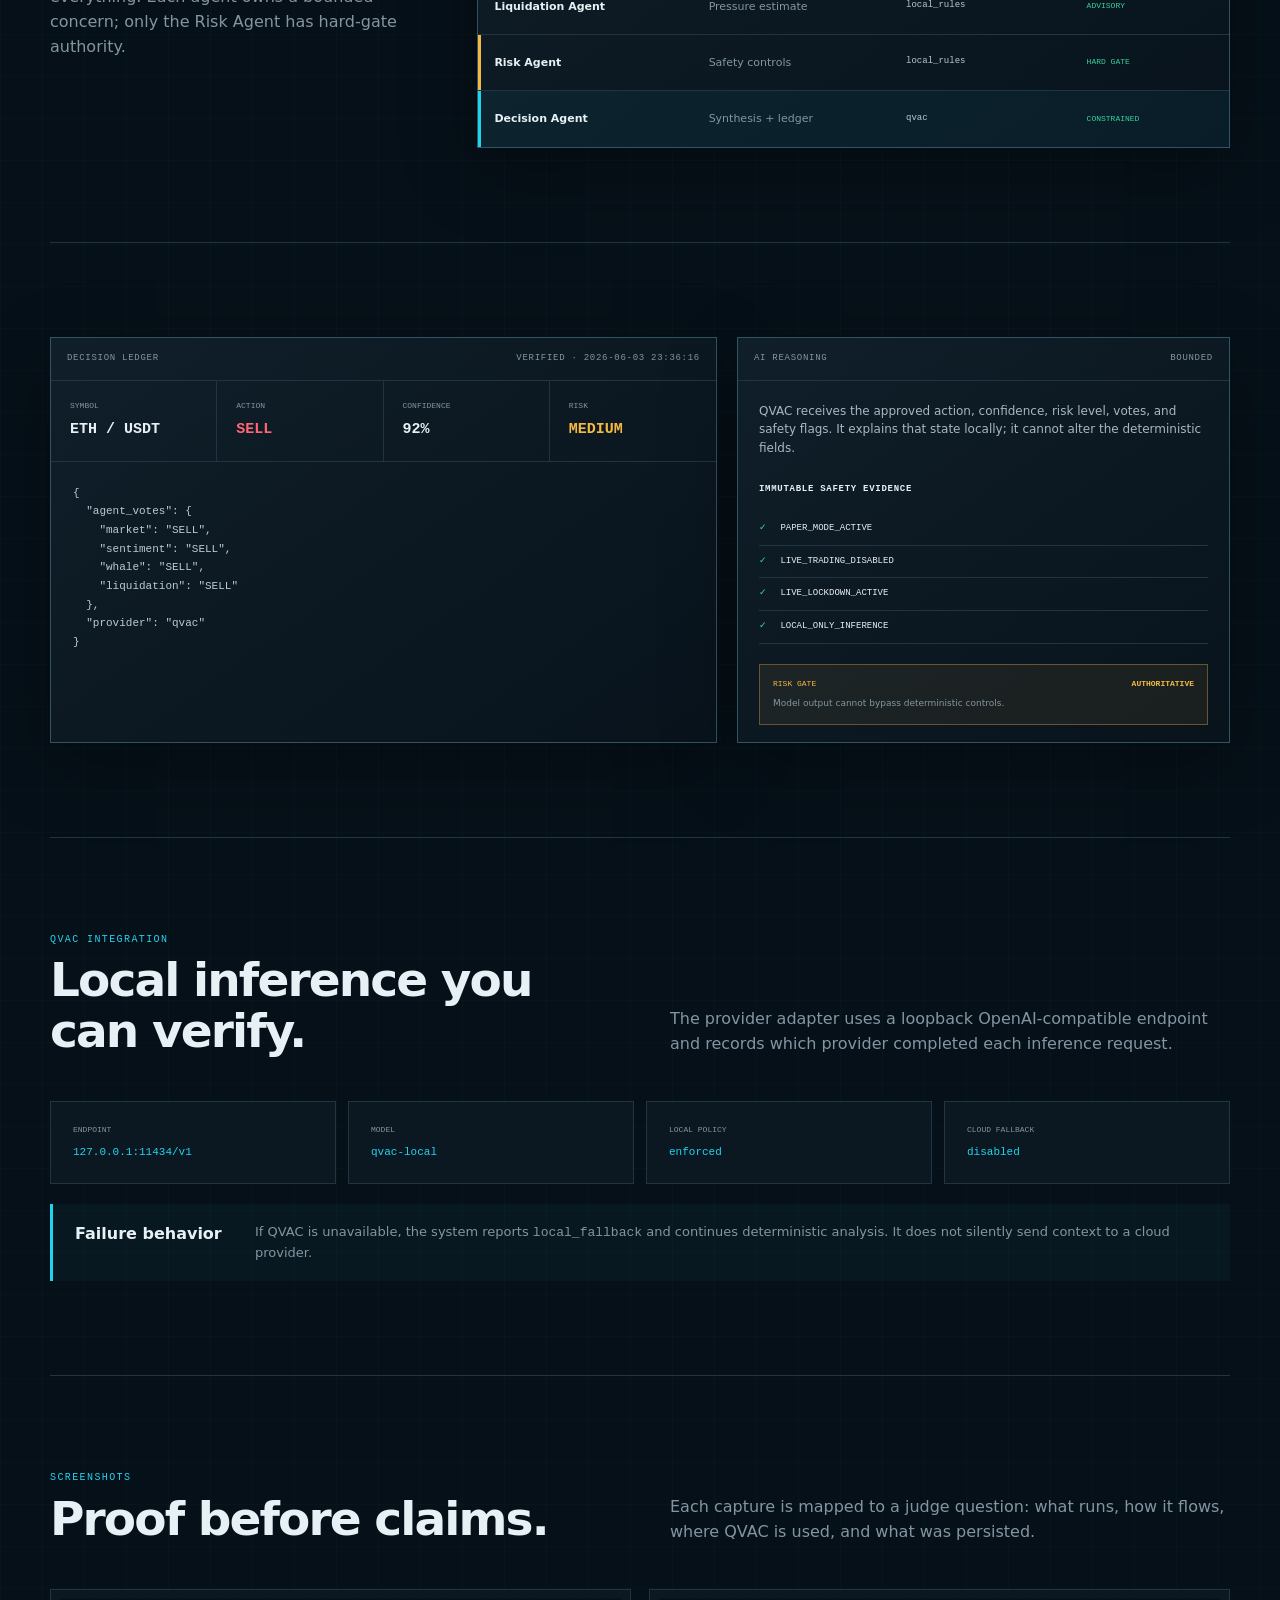
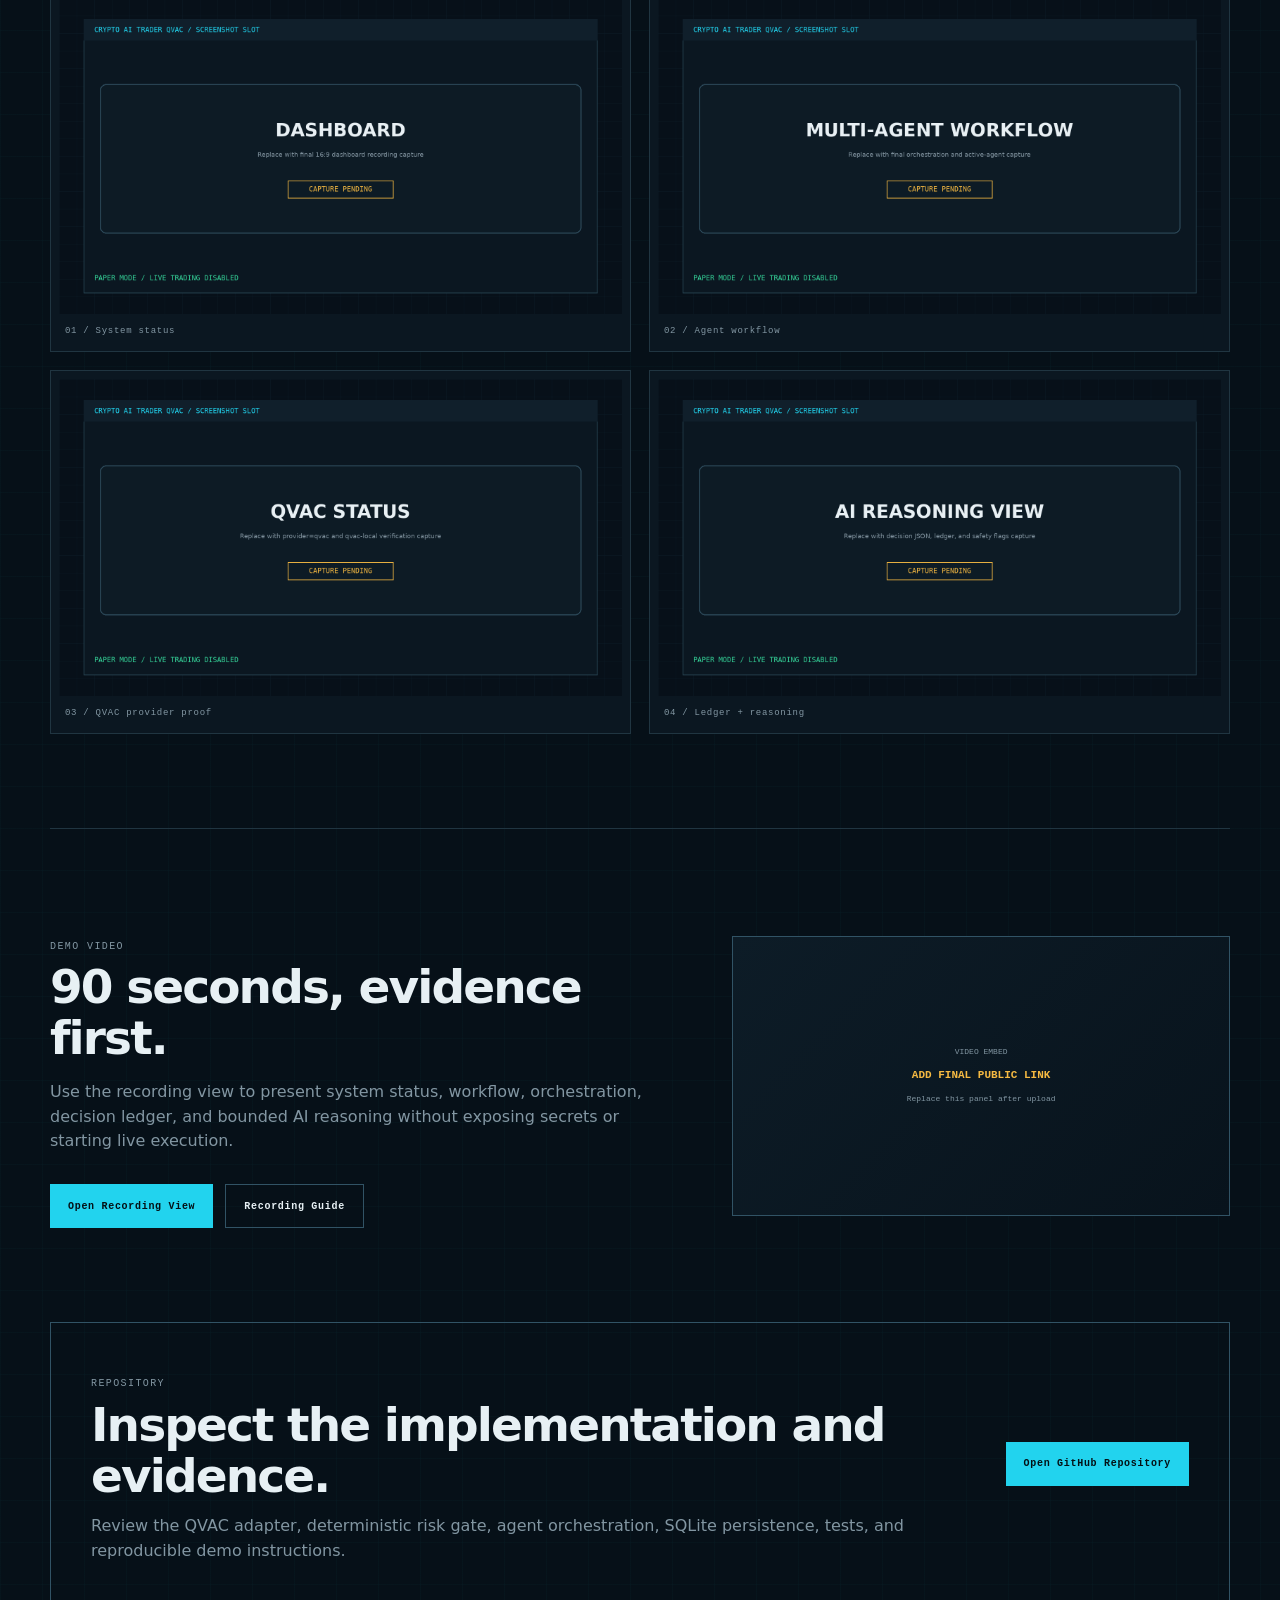
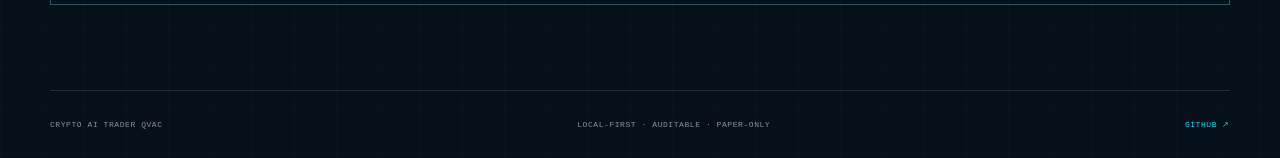
==== commit 58bcf153: "feat: add streamlit cloud deployment files and update judge access in docs" ====
--- a/docs/index.html
+++ b/docs/index.html
@@ -24,7 +24,7 @@
         <p class="eyebrow"><span class="status-dot"></span> VERIFIED LOCAL EDGE AI / PAPER MODE</p>
         <h1>Seven agents.<br><span>One auditable decision.</span></h1>
         <p class="hero-text">Crypto AI Trader turns public market context into structured intelligence. QVAC explains the constrained result locally, while deterministic safety controls remain authoritative.</p>
-        <div class="hero-actions"><a class="button primary" href="demo.html">Open Judge Demo</a><a class="button secondary" href="https://github.com/asroryandesfar-art/crypto-ai-trader">View Repository</a></div>
+        <div class="hero-actions"><a class="button primary" href="https://crypto-ai-trader-qvac.streamlit.app" target="_blank">Open Live Dashboard</a><a class="button secondary" href="demo.html">Static Judge Demo</a><a class="button secondary" href="https://github.com/asroryandesfar-art/crypto-ai-trader">View Repository</a></div>
         <p class="disclaimer">Research demonstration. No live execution. No profit claims. Not financial advice.</p>
       </div>
       <aside class="terminal-card">
